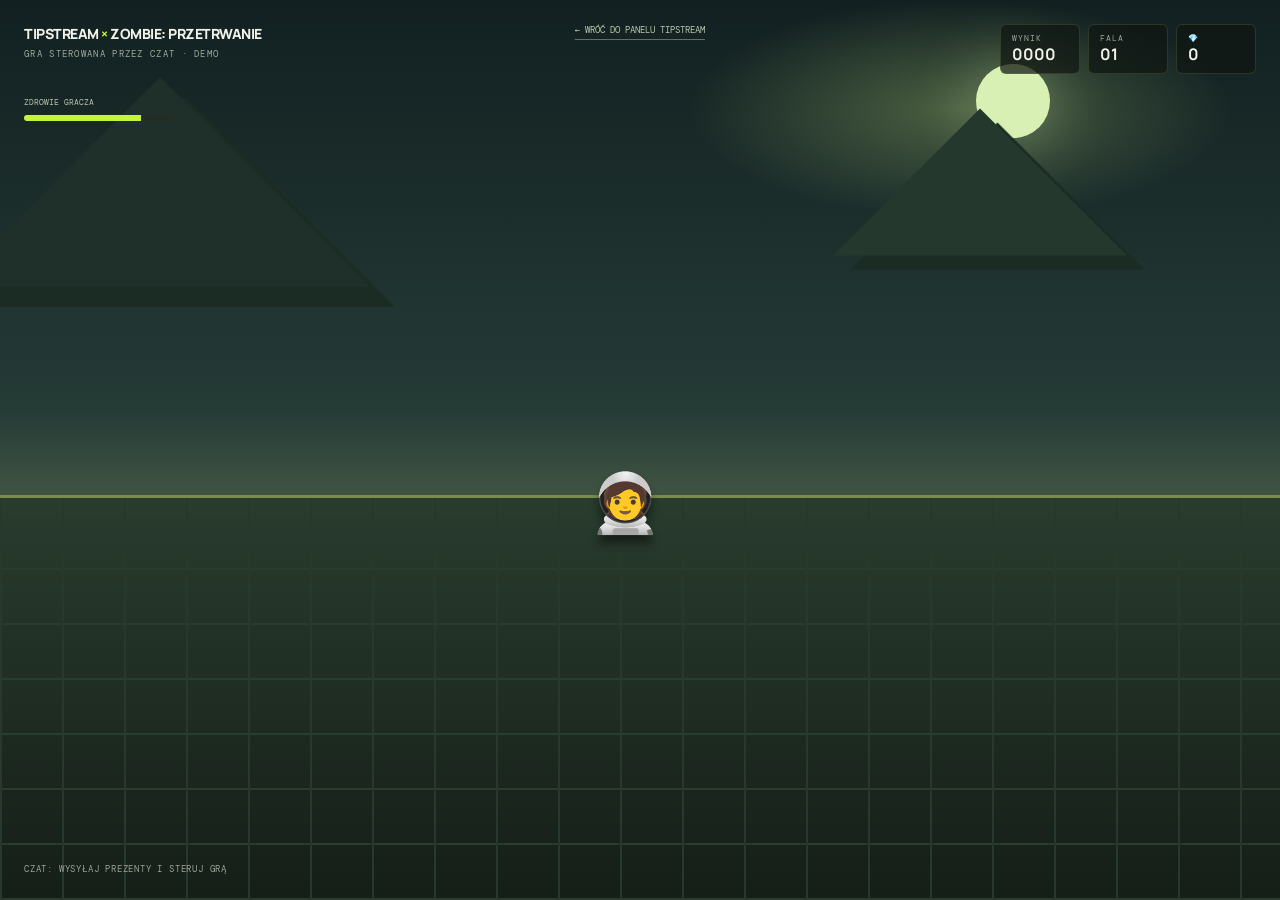
==== web/game.html @ c0ca7d1f "Build TipStream MVP and Windows updater Co-authored-by: arena-agent <297053741+arena-agent@users.nor" ====
<!doctype html><html lang="en"><head><meta charset="utf-8"><meta name="viewport" content="width=device-width,initial-scale=1"><title>TipStream — Zombie: przetrwanie</title><style>
@import url('https://fonts.googleapis.com/css2?family=DM+Mono:wght@400;500&family=Manrope:wght@400;700;800&display=swap');*{box-sizing:border-box}body{margin:0;background:#10110f;color:#f1f2ea;font-family:Manrope,sans-serif;overflow:hidden}.game{height:100vh;min-height:500px;position:relative;background:linear-gradient(180deg,#1a2524 0%,#26382c 54%,#17241d 55%,#111a14 100%);overflow:hidden}.sky{position:absolute;inset:0 0 45%;background:radial-gradient(ellipse at 75% 22%,#d8fb8844,transparent 20%),linear-gradient(180deg,#122021,#253b36 83%,#415443)}.moon{position:absolute;right:18%;top:13%;width:74px;height:74px;border-radius:50%;background:#d9f0b5;box-shadow:0 0 65px #d9f0b566}.mountain{position:absolute;bottom:42%;width:0;height:0;border-left:210px solid transparent;border-right:210px solid transparent;border-bottom:210px solid #1e3029;filter:drop-shadow(25px 20px 0 #1b2c25)}.m1{left:-50px}.m2{right:7%;border-bottom-color:#25382d;transform:scale(.7)}.ground{position:absolute;bottom:0;width:100%;height:45%;background:repeating-linear-gradient(90deg,#26392b 0 2px,transparent 2px 62px),repeating-linear-gradient(0deg,#293d2e 0 2px,transparent 2px 55px),linear-gradient(#293c2e,#151e17);border-top:3px solid #7b8b4f}.hud{position:absolute;inset:0;padding:24px;pointer-events:none}.top{display:flex;justify-content:space-between;align-items:flex-start}.brand{font-weight:800;font-size:14px;letter-spacing:-.5px}.brand b{color:#c3f53c}.sub{font:9px 'DM Mono',monospace;letter-spacing:1.3px;color:#9eac9c;margin-top:5px}.stats{display:flex;gap:8px}.stat{background:#101713bb;border:1px solid #98af6633;border-radius:6px;padding:8px 11px;min-width:80px}.stat small{display:block;font:8px 'DM Mono',monospace;color:#9ca796;letter-spacing:1px}.stat strong{font-size:16px}.health{position:absolute;top:88px;left:24px;width:150px}.health span{font:8px 'DM Mono',monospace;color:#b9c0ae}.bar{height:6px;background:#242d24;border-radius:4px;margin-top:5px;overflow:hidden}.bar i{display:block;width:78%;height:100%;background:#c3f53c;transition:width .5s}.player{position:absolute;bottom:40%;left:46%;font-size:58px;filter:drop-shadow(0 8px 5px #0007);transition:left .6s,transform .2s;z-index:2}.player.hit{animation:hit .4s}.zombie{position:absolute;bottom:39%;font-size:43px;filter:drop-shadow(0 5px 5px #0009);animation:walk 7s linear forwards;z-index:1}.zombie.boss{font-size:86px;bottom:38%;filter:drop-shadow(0 0 18px #eb536a);animation:bosswalk 8s linear forwards}.diamond{position:absolute;bottom:42%;font-size:26px;animation:pop 2.4s ease-out forwards;filter:drop-shadow(0 0 12px #50d7ff)}.alert{position:absolute;top:31%;left:50%;transform:translate(-50%,-20px) scale(.8);background:#0d120feb;border:1px solid #c3f53c;border-radius:8px;padding:12px 19px;font-weight:800;font-size:16px;box-shadow:0 0 35px #c3f53c33;opacity:0;transition:.25s;text-align:center;white-space:nowrap}.alert.show{opacity:1;transform:translate(-50%,0) scale(1)}.feed{position:absolute;right:24px;bottom:24px;display:grid;gap:6px;max-width:260px}.feed-item{background:#101713cc;border:1px solid #ffffff17;border-radius:5px;padding:7px 9px;font-size:9px;animation:fade 5s forwards}.feed-item b{color:#c3f53c}.feed-item em{font-style:normal;color:#e2e5d8}.chat-prompt{position:absolute;left:24px;bottom:25px;color:#9aa398;font:9px 'DM Mono',monospace;letter-spacing:.8px}.chaos{position:absolute;inset:0;pointer-events:none}.overlay-flash{position:absolute;inset:0;background:#f43f5e55;opacity:0;animation:flash .65s}@keyframes walk{from{left:105%}to{left:-10%}}@keyframes bosswalk{from{left:110%}to{left:15%}}@keyframes pop{0%{transform:translateY(0) scale(.3);opacity:0}20%{opacity:1}75%{opacity:1}100%{transform:translateY(-180px) scale(1.2);opacity:0}}@keyframes hit{50%{transform:rotate(-15deg) translateY(10px);filter:brightness(2)}}@keyframes fade{0%{opacity:0;transform:translateY(8px)}10%,75%{opacity:1;transform:none}100%{opacity:0}}@keyframes flash{0%{opacity:1}100%{opacity:0}}.help{position:absolute;left:50%;top:50%;transform:translate(-50%,-50%);background:#101713eb;border:1px solid #536149;border-radius:8px;padding:15px 18px;font:10px 'DM Mono',monospace;color:#d6e1c8;display:none;z-index:5;text-align:center}.help.show{display:block}.game-link{position:absolute;top:24px;left:50%;transform:translateX(-50%);pointer-events:auto;color:#b8c8a8;font:9px 'DM Mono',monospace;text-decoration:none;border-bottom:1px solid #64705e;padding-bottom:3px}@media(max-width:600px){.hud{padding:15px}.stats{gap:4px}.stat{min-width:57px;padding:6px}.stat strong{font-size:13px}.stat small{font-size:6px}.health{top:72px;left:15px}.player{font-size:44px}.feed{right:12px;bottom:45px}.chat-prompt{left:15px;bottom:15px}}
</style></head><body><div class="game"><div class="sky"><div class="moon"></div><div class="mountain m1"></div><div class="mountain m2"></div></div><div class="ground"></div><div class="hud"><div class="top"><div><div class="brand">TIPSTREAM <b>×</b> ZOMBIE: PRZETRWANIE</div><div class="sub">GRA STEROWANA PRZEZ CZAT · DEMO</div></div><div class="stats"><div class="stat"><small>WYNIK</small><strong id="score">0000</strong></div><div class="stat"><small>FALA</small><strong id="wave">01</strong></div><div class="stat"><small>💎</small><strong id="diamonds">0</strong></div></div></div><a class="game-link" href="/" target="_blank">← WRÓĆ DO PANELU TIPSTREAM</a><div class="health"><span>ZDROWIE GRACZA</span><div class="bar"><i id="health"></i></div></div><div class="player" id="player">🧑‍🚀</div><div class="chaos" id="chaos"></div><div id="alert" class="alert"></div><div id="feed" class="feed"></div><div class="chat-prompt">CZAT: WYSYŁAJ PREZENTY I STERUJ GRĄ</div><div id="help" class="help">DEMO GRY TIPSTREAM<br>Prezenty skonfigurujesz w panelu.<br>Każdy prezent uruchamia akcję z aktywnego presetu.<br><br>ESC — zamknij tę planszę</div></div><script>
const $=s=>document.querySelector(s);let score=0,health=78,diamonds=0,wave=1,ws;const player=$('#player');function alertText(text){const el=$('#alert');el.textContent=text||'CHAT ACTION!';el.classList.add('show');setTimeout(()=>el.classList.remove('show'),2300)}function feed(text,user='chat'){const el=document.createElement('div'),b=document.createElement('b'),em=document.createElement('em');el.className='feed-item';b.textContent=user;em.textContent=text;el.append(b,document.createTextNode(' '),em);$('#feed').prepend(el);setTimeout(()=>el.remove(),5000)}function zombie(boss=false){const z=document.createElement('div');z.className='zombie'+(boss?' boss':'');z.textContent=boss?'👹':'🧟';$('.game').append(z);score+=boss?250:25;$('#score').textContent=String(score).padStart(4,'0');setTimeout(()=>{z.remove();if(!boss&&Math.random()<.45){health=Math.max(0,health-7);$('#health').style.width=health+'%';player.classList.add('hit');setTimeout(()=>player.classList.remove('hit'),400)}},boss?8000:7000)}function action(a){const type=a.action||a.data?.action;const p=a.params||a.data?.params||{};const event=a.triggered_by||a.data?.triggered_by;const rule=a.rule_name||a.data?.rule_name;const gift=event?.gift_name;const giftName=({Rose:'Róża',Dragon:'Smok',Lion:'Lew',Donut:'Donut',Doughnut:'Donut',Panda:'Panda'})[gift]||gift;const actionName=({spawn_zombie:'przywołuje zombie',spawn_enemy:'przywołuje przeciwnika',spawn_boss:'przywołuje bossa',boss_raid:'uruchamia falę bossów',heal:'leczy gracza',drop_diamond:'upuścił diament',drop_item:'upuścił przedmiot',give_item:'daje przedmiot',move_left:'ruch w lewo',move_right:'ruch w prawo',jump:'skok',shield:'tarcza',speed_boost:'przyspieszenie',teleport:'teleport',spawn_wall:'przeszkoda',change_weather:'zmiana pogody',change_time:'zmiana pory dnia',screen_shake:'trzęsienie ekranu',confetti:'konfetti'})[type]||type;const alert=a.params?.alert_text||a.data?.params?.alert_text||`${giftName||'Czat'} uruchamia: ${rule||actionName}`;feed(`${giftName?`wysyła ${giftName}`:`uruchamia ${actionName}`} → ${actionName}`,event?.nickname||event?.user||'widz');alertText(alert);switch(type){case'spawn_zombie':case'spawn_enemy':for(let i=0;i<Math.min(p.count||1,10);i++)setTimeout(()=>zombie(),i*230);break;case'spawn_boss':case'boss_raid':zombie(true);break;case'heal':health=Math.min(100,health+(p.amount||20));$('#health').style.width=health+'%';player.textContent='🧑‍🚀';break;case'shield':player.textContent='🛡️';setTimeout(()=>player.textContent='🧑‍🚀',(p.duration_sec||10)*1000);break;case'drop_diamond':case'drop_item':case'give_item':for(let i=0;i<(p.count||1);i++){const d=document.createElement('div');d.className='diamond';d.textContent='💎';d.style.left=(30+Math.random()*50)+'%';$('.game').append(d);diamonds++;setTimeout(()=>d.remove(),2400)}$('#diamonds').textContent=diamonds;break;case'move_left':player.style.left='25%';break;case'move_right':player.style.left='68%';break;case'jump':player.animate([{transform:'translateY(0)'},{transform:'translateY(-120px)'},{transform:'translateY(0)'}],{duration:700});break;case'speed_boost':player.animate([{filter:'drop-shadow(0 0 25px #c3f53c)'},{filter:'none'}],{duration:2500});break;case'teleport':player.style.left=(20+Math.random()*60)+'%';break;case'spawn_wall':const w=document.createElement('div');w.textContent='🧱';w.style.cssText='position:absolute;bottom:40%;left:60%;font-size:55px';$('.game').append(w);setTimeout(()=>w.remove(),7000);break;case'change_weather':case'screen_shake':$('.game').animate([{transform:'translateX(-5px)'},{transform:'translateX(5px)'},{transform:'translateX(0)'}],{duration:400});break;case'confetti':for(let i=0;i<20;i++){const d=document.createElement('div');d.className='diamond';d.textContent=['✨','🎉','⭐'][i%3];d.style.left=Math.random()*95+'%';$('.game').append(d);setTimeout(()=>d.remove(),2500)}break;default:if(type==='vote'){wave++;$('#wave').textContent=String(wave).padStart(2,'0')}}}function connect(){const proto=location.protocol==='https:'?'wss':'ws';ws=new WebSocket(`${proto}://${location.host}/ws/game`);ws.onmessage=e=>{const m=JSON.parse(e.data);if(m.kind==='action')action(m.data);else if(m.kind==='event'&&m.data.type==='gift')feed(`sent ${m.data.gift_name}`,m.data.nickname||m.data.user)};ws.onclose=()=>setTimeout(connect,1600)}window.addEventListener('keydown',e=>{if(e.key==='Escape')$('#help').classList.toggle('show')});connect();setTimeout(()=>{for(let i=0;i<2;i++)setTimeout(()=>zombie(),i*1800)},1800);
</script></body></html>
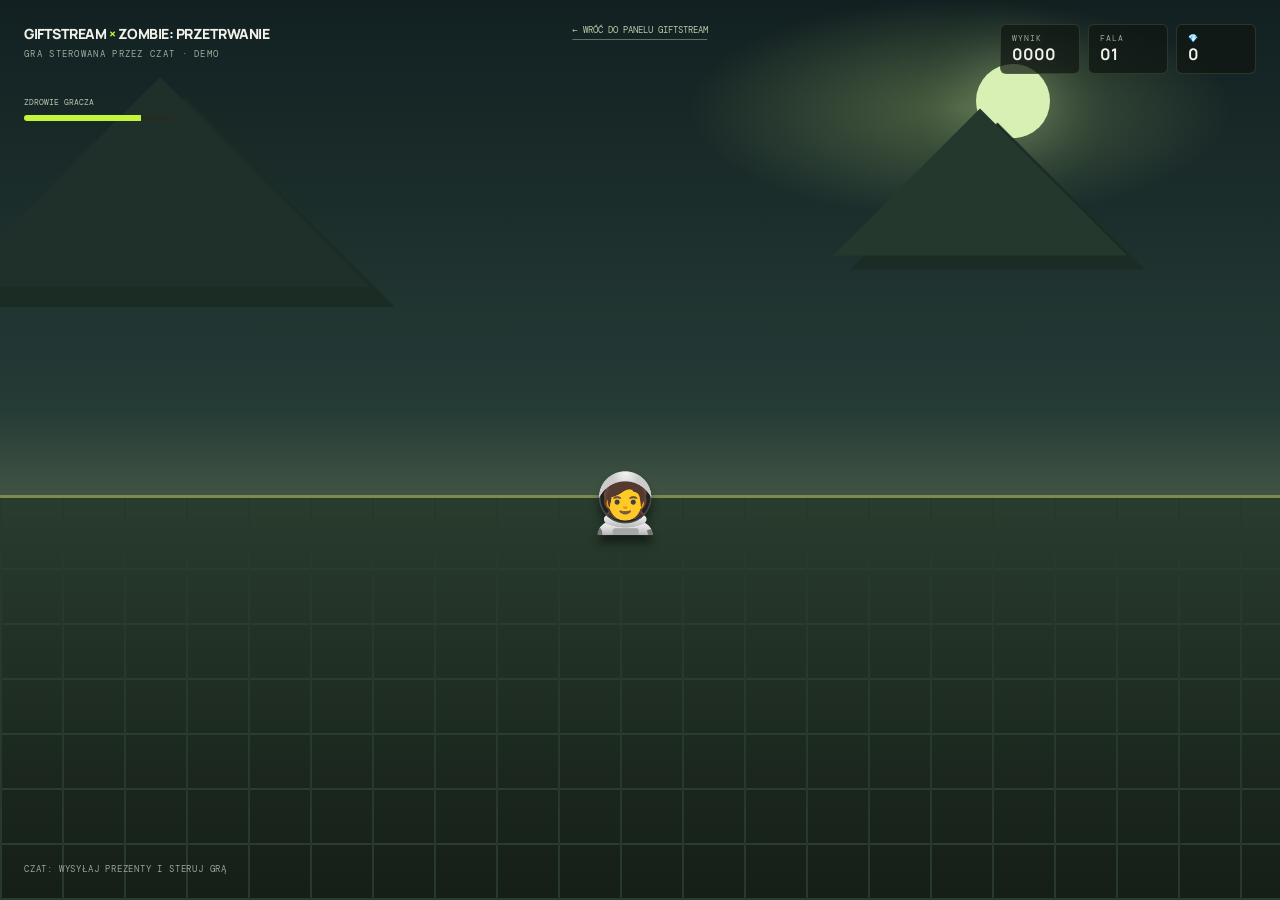
==== commit d68c7a67: "Rename TipStream branding to GiftStream Co-authored-by: arena-agent <297053741+arena-agent@users.nor" ====
--- a/web/game.html
+++ b/web/game.html
@@ -1,5 +1,5 @@
-<!doctype html><html lang="en"><head><meta charset="utf-8"><meta name="viewport" content="width=device-width,initial-scale=1"><title>TipStream — Zombie: przetrwanie</title><style>
+<!doctype html><html lang="en"><head><meta charset="utf-8"><meta name="viewport" content="width=device-width,initial-scale=1"><title>GiftStream — Zombie: przetrwanie</title><style>
 @import url('https://fonts.googleapis.com/css2?family=DM+Mono:wght@400;500&family=Manrope:wght@400;700;800&display=swap');*{box-sizing:border-box}body{margin:0;background:#10110f;color:#f1f2ea;font-family:Manrope,sans-serif;overflow:hidden}.game{height:100vh;min-height:500px;position:relative;background:linear-gradient(180deg,#1a2524 0%,#26382c 54%,#17241d 55%,#111a14 100%);overflow:hidden}.sky{position:absolute;inset:0 0 45%;background:radial-gradient(ellipse at 75% 22%,#d8fb8844,transparent 20%),linear-gradient(180deg,#122021,#253b36 83%,#415443)}.moon{position:absolute;right:18%;top:13%;width:74px;height:74px;border-radius:50%;background:#d9f0b5;box-shadow:0 0 65px #d9f0b566}.mountain{position:absolute;bottom:42%;width:0;height:0;border-left:210px solid transparent;border-right:210px solid transparent;border-bottom:210px solid #1e3029;filter:drop-shadow(25px 20px 0 #1b2c25)}.m1{left:-50px}.m2{right:7%;border-bottom-color:#25382d;transform:scale(.7)}.ground{position:absolute;bottom:0;width:100%;height:45%;background:repeating-linear-gradient(90deg,#26392b 0 2px,transparent 2px 62px),repeating-linear-gradient(0deg,#293d2e 0 2px,transparent 2px 55px),linear-gradient(#293c2e,#151e17);border-top:3px solid #7b8b4f}.hud{position:absolute;inset:0;padding:24px;pointer-events:none}.top{display:flex;justify-content:space-between;align-items:flex-start}.brand{font-weight:800;font-size:14px;letter-spacing:-.5px}.brand b{color:#c3f53c}.sub{font:9px 'DM Mono',monospace;letter-spacing:1.3px;color:#9eac9c;margin-top:5px}.stats{display:flex;gap:8px}.stat{background:#101713bb;border:1px solid #98af6633;border-radius:6px;padding:8px 11px;min-width:80px}.stat small{display:block;font:8px 'DM Mono',monospace;color:#9ca796;letter-spacing:1px}.stat strong{font-size:16px}.health{position:absolute;top:88px;left:24px;width:150px}.health span{font:8px 'DM Mono',monospace;color:#b9c0ae}.bar{height:6px;background:#242d24;border-radius:4px;margin-top:5px;overflow:hidden}.bar i{display:block;width:78%;height:100%;background:#c3f53c;transition:width .5s}.player{position:absolute;bottom:40%;left:46%;font-size:58px;filter:drop-shadow(0 8px 5px #0007);transition:left .6s,transform .2s;z-index:2}.player.hit{animation:hit .4s}.zombie{position:absolute;bottom:39%;font-size:43px;filter:drop-shadow(0 5px 5px #0009);animation:walk 7s linear forwards;z-index:1}.zombie.boss{font-size:86px;bottom:38%;filter:drop-shadow(0 0 18px #eb536a);animation:bosswalk 8s linear forwards}.diamond{position:absolute;bottom:42%;font-size:26px;animation:pop 2.4s ease-out forwards;filter:drop-shadow(0 0 12px #50d7ff)}.alert{position:absolute;top:31%;left:50%;transform:translate(-50%,-20px) scale(.8);background:#0d120feb;border:1px solid #c3f53c;border-radius:8px;padding:12px 19px;font-weight:800;font-size:16px;box-shadow:0 0 35px #c3f53c33;opacity:0;transition:.25s;text-align:center;white-space:nowrap}.alert.show{opacity:1;transform:translate(-50%,0) scale(1)}.feed{position:absolute;right:24px;bottom:24px;display:grid;gap:6px;max-width:260px}.feed-item{background:#101713cc;border:1px solid #ffffff17;border-radius:5px;padding:7px 9px;font-size:9px;animation:fade 5s forwards}.feed-item b{color:#c3f53c}.feed-item em{font-style:normal;color:#e2e5d8}.chat-prompt{position:absolute;left:24px;bottom:25px;color:#9aa398;font:9px 'DM Mono',monospace;letter-spacing:.8px}.chaos{position:absolute;inset:0;pointer-events:none}.overlay-flash{position:absolute;inset:0;background:#f43f5e55;opacity:0;animation:flash .65s}@keyframes walk{from{left:105%}to{left:-10%}}@keyframes bosswalk{from{left:110%}to{left:15%}}@keyframes pop{0%{transform:translateY(0) scale(.3);opacity:0}20%{opacity:1}75%{opacity:1}100%{transform:translateY(-180px) scale(1.2);opacity:0}}@keyframes hit{50%{transform:rotate(-15deg) translateY(10px);filter:brightness(2)}}@keyframes fade{0%{opacity:0;transform:translateY(8px)}10%,75%{opacity:1;transform:none}100%{opacity:0}}@keyframes flash{0%{opacity:1}100%{opacity:0}}.help{position:absolute;left:50%;top:50%;transform:translate(-50%,-50%);background:#101713eb;border:1px solid #536149;border-radius:8px;padding:15px 18px;font:10px 'DM Mono',monospace;color:#d6e1c8;display:none;z-index:5;text-align:center}.help.show{display:block}.game-link{position:absolute;top:24px;left:50%;transform:translateX(-50%);pointer-events:auto;color:#b8c8a8;font:9px 'DM Mono',monospace;text-decoration:none;border-bottom:1px solid #64705e;padding-bottom:3px}@media(max-width:600px){.hud{padding:15px}.stats{gap:4px}.stat{min-width:57px;padding:6px}.stat strong{font-size:13px}.stat small{font-size:6px}.health{top:72px;left:15px}.player{font-size:44px}.feed{right:12px;bottom:45px}.chat-prompt{left:15px;bottom:15px}}
-</style></head><body><div class="game"><div class="sky"><div class="moon"></div><div class="mountain m1"></div><div class="mountain m2"></div></div><div class="ground"></div><div class="hud"><div class="top"><div><div class="brand">TIPSTREAM <b>×</b> ZOMBIE: PRZETRWANIE</div><div class="sub">GRA STEROWANA PRZEZ CZAT · DEMO</div></div><div class="stats"><div class="stat"><small>WYNIK</small><strong id="score">0000</strong></div><div class="stat"><small>FALA</small><strong id="wave">01</strong></div><div class="stat"><small>💎</small><strong id="diamonds">0</strong></div></div></div><a class="game-link" href="/" target="_blank">← WRÓĆ DO PANELU TIPSTREAM</a><div class="health"><span>ZDROWIE GRACZA</span><div class="bar"><i id="health"></i></div></div><div class="player" id="player">🧑‍🚀</div><div class="chaos" id="chaos"></div><div id="alert" class="alert"></div><div id="feed" class="feed"></div><div class="chat-prompt">CZAT: WYSYŁAJ PREZENTY I STERUJ GRĄ</div><div id="help" class="help">DEMO GRY TIPSTREAM<br>Prezenty skonfigurujesz w panelu.<br>Każdy prezent uruchamia akcję z aktywnego presetu.<br><br>ESC — zamknij tę planszę</div></div><script>
+</style></head><body><div class="game"><div class="sky"><div class="moon"></div><div class="mountain m1"></div><div class="mountain m2"></div></div><div class="ground"></div><div class="hud"><div class="top"><div><div class="brand">GIFTSTREAM <b>×</b> ZOMBIE: PRZETRWANIE</div><div class="sub">GRA STEROWANA PRZEZ CZAT · DEMO</div></div><div class="stats"><div class="stat"><small>WYNIK</small><strong id="score">0000</strong></div><div class="stat"><small>FALA</small><strong id="wave">01</strong></div><div class="stat"><small>💎</small><strong id="diamonds">0</strong></div></div></div><a class="game-link" href="/" target="_blank">← WRÓĆ DO PANELU GIFTSTREAM</a><div class="health"><span>ZDROWIE GRACZA</span><div class="bar"><i id="health"></i></div></div><div class="player" id="player">🧑‍🚀</div><div class="chaos" id="chaos"></div><div id="alert" class="alert"></div><div id="feed" class="feed"></div><div class="chat-prompt">CZAT: WYSYŁAJ PREZENTY I STERUJ GRĄ</div><div id="help" class="help">DEMO GRY GIFTSTREAM<br>Prezenty skonfigurujesz w panelu.<br>Każdy prezent uruchamia akcję z aktywnego presetu.<br><br>ESC — zamknij tę planszę</div></div><script>
 const $=s=>document.querySelector(s);let score=0,health=78,diamonds=0,wave=1,ws;const player=$('#player');function alertText(text){const el=$('#alert');el.textContent=text||'CHAT ACTION!';el.classList.add('show');setTimeout(()=>el.classList.remove('show'),2300)}function feed(text,user='chat'){const el=document.createElement('div'),b=document.createElement('b'),em=document.createElement('em');el.className='feed-item';b.textContent=user;em.textContent=text;el.append(b,document.createTextNode(' '),em);$('#feed').prepend(el);setTimeout(()=>el.remove(),5000)}function zombie(boss=false){const z=document.createElement('div');z.className='zombie'+(boss?' boss':'');z.textContent=boss?'👹':'🧟';$('.game').append(z);score+=boss?250:25;$('#score').textContent=String(score).padStart(4,'0');setTimeout(()=>{z.remove();if(!boss&&Math.random()<.45){health=Math.max(0,health-7);$('#health').style.width=health+'%';player.classList.add('hit');setTimeout(()=>player.classList.remove('hit'),400)}},boss?8000:7000)}function action(a){const type=a.action||a.data?.action;const p=a.params||a.data?.params||{};const event=a.triggered_by||a.data?.triggered_by;const rule=a.rule_name||a.data?.rule_name;const gift=event?.gift_name;const giftName=({Rose:'Róża',Dragon:'Smok',Lion:'Lew',Donut:'Donut',Doughnut:'Donut',Panda:'Panda'})[gift]||gift;const actionName=({spawn_zombie:'przywołuje zombie',spawn_enemy:'przywołuje przeciwnika',spawn_boss:'przywołuje bossa',boss_raid:'uruchamia falę bossów',heal:'leczy gracza',drop_diamond:'upuścił diament',drop_item:'upuścił przedmiot',give_item:'daje przedmiot',move_left:'ruch w lewo',move_right:'ruch w prawo',jump:'skok',shield:'tarcza',speed_boost:'przyspieszenie',teleport:'teleport',spawn_wall:'przeszkoda',change_weather:'zmiana pogody',change_time:'zmiana pory dnia',screen_shake:'trzęsienie ekranu',confetti:'konfetti'})[type]||type;const alert=a.params?.alert_text||a.data?.params?.alert_text||`${giftName||'Czat'} uruchamia: ${rule||actionName}`;feed(`${giftName?`wysyła ${giftName}`:`uruchamia ${actionName}`} → ${actionName}`,event?.nickname||event?.user||'widz');alertText(alert);switch(type){case'spawn_zombie':case'spawn_enemy':for(let i=0;i<Math.min(p.count||1,10);i++)setTimeout(()=>zombie(),i*230);break;case'spawn_boss':case'boss_raid':zombie(true);break;case'heal':health=Math.min(100,health+(p.amount||20));$('#health').style.width=health+'%';player.textContent='🧑‍🚀';break;case'shield':player.textContent='🛡️';setTimeout(()=>player.textContent='🧑‍🚀',(p.duration_sec||10)*1000);break;case'drop_diamond':case'drop_item':case'give_item':for(let i=0;i<(p.count||1);i++){const d=document.createElement('div');d.className='diamond';d.textContent='💎';d.style.left=(30+Math.random()*50)+'%';$('.game').append(d);diamonds++;setTimeout(()=>d.remove(),2400)}$('#diamonds').textContent=diamonds;break;case'move_left':player.style.left='25%';break;case'move_right':player.style.left='68%';break;case'jump':player.animate([{transform:'translateY(0)'},{transform:'translateY(-120px)'},{transform:'translateY(0)'}],{duration:700});break;case'speed_boost':player.animate([{filter:'drop-shadow(0 0 25px #c3f53c)'},{filter:'none'}],{duration:2500});break;case'teleport':player.style.left=(20+Math.random()*60)+'%';break;case'spawn_wall':const w=document.createElement('div');w.textContent='🧱';w.style.cssText='position:absolute;bottom:40%;left:60%;font-size:55px';$('.game').append(w);setTimeout(()=>w.remove(),7000);break;case'change_weather':case'screen_shake':$('.game').animate([{transform:'translateX(-5px)'},{transform:'translateX(5px)'},{transform:'translateX(0)'}],{duration:400});break;case'confetti':for(let i=0;i<20;i++){const d=document.createElement('div');d.className='diamond';d.textContent=['✨','🎉','⭐'][i%3];d.style.left=Math.random()*95+'%';$('.game').append(d);setTimeout(()=>d.remove(),2500)}break;default:if(type==='vote'){wave++;$('#wave').textContent=String(wave).padStart(2,'0')}}}function connect(){const proto=location.protocol==='https:'?'wss':'ws';ws=new WebSocket(`${proto}://${location.host}/ws/game`);ws.onmessage=e=>{const m=JSON.parse(e.data);if(m.kind==='action')action(m.data);else if(m.kind==='event'&&m.data.type==='gift')feed(`sent ${m.data.gift_name}`,m.data.nickname||m.data.user)};ws.onclose=()=>setTimeout(connect,1600)}window.addEventListener('keydown',e=>{if(e.key==='Escape')$('#help').classList.toggle('show')});connect();setTimeout(()=>{for(let i=0;i<2;i++)setTimeout(()=>zombie(),i*1800)},1800);
 </script></body></html>
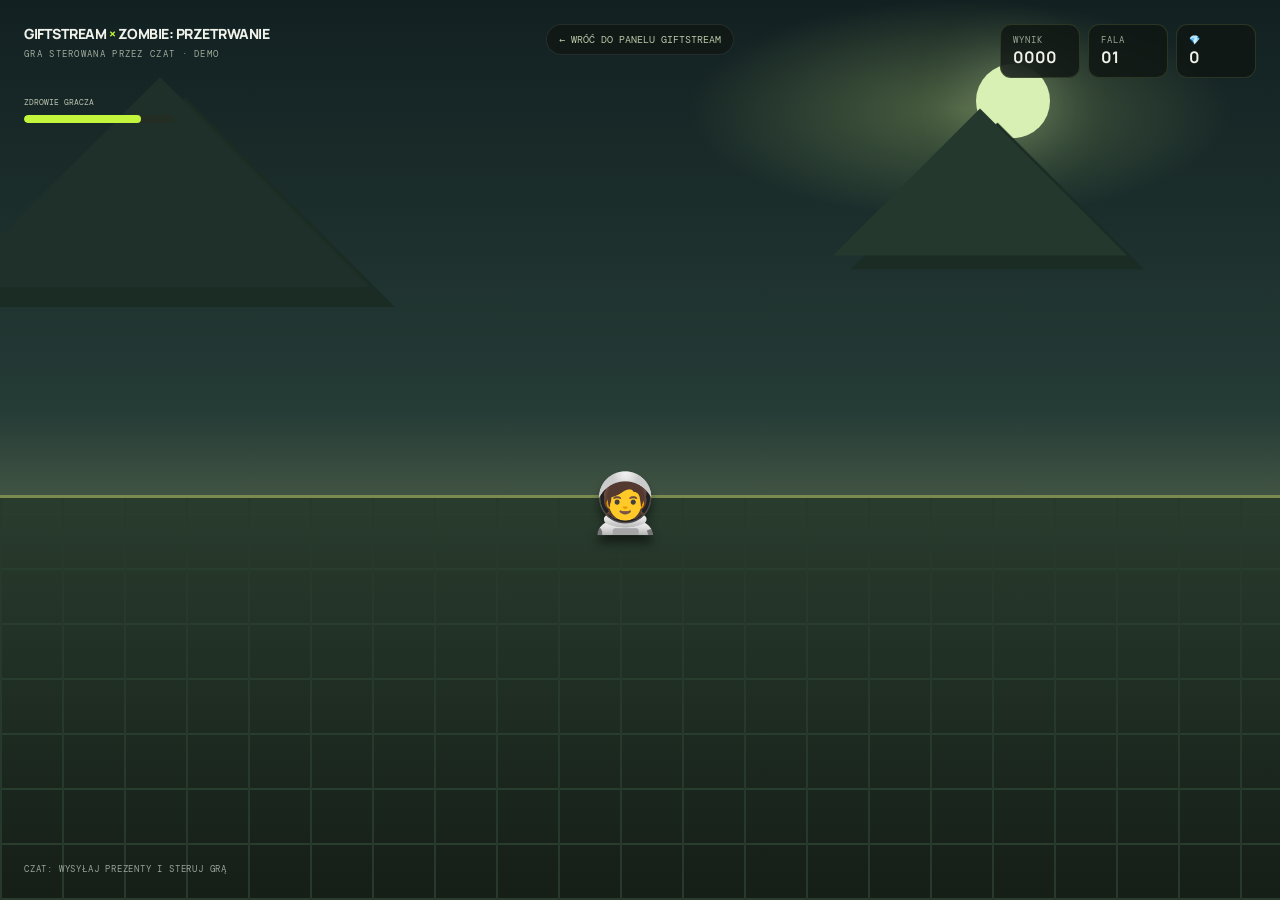
==== commit 2ff21325: "Polish dashboard navigation and improve responsive UI Co-authored-by: arena-agent <297053741+arena-a" ====
--- a/web/game.html
+++ b/web/game.html
@@ -1,5 +1,6 @@
-<!doctype html><html lang="en"><head><meta charset="utf-8"><meta name="viewport" content="width=device-width,initial-scale=1"><title>GiftStream — Zombie: przetrwanie</title><style>
+<!doctype html><html lang="pl"><head><meta charset="utf-8"><meta name="viewport" content="width=device-width,initial-scale=1"><title>GiftStream — Zombie: przetrwanie</title><style>
 @import url('https://fonts.googleapis.com/css2?family=DM+Mono:wght@400;500&family=Manrope:wght@400;700;800&display=swap');*{box-sizing:border-box}body{margin:0;background:#10110f;color:#f1f2ea;font-family:Manrope,sans-serif;overflow:hidden}.game{height:100vh;min-height:500px;position:relative;background:linear-gradient(180deg,#1a2524 0%,#26382c 54%,#17241d 55%,#111a14 100%);overflow:hidden}.sky{position:absolute;inset:0 0 45%;background:radial-gradient(ellipse at 75% 22%,#d8fb8844,transparent 20%),linear-gradient(180deg,#122021,#253b36 83%,#415443)}.moon{position:absolute;right:18%;top:13%;width:74px;height:74px;border-radius:50%;background:#d9f0b5;box-shadow:0 0 65px #d9f0b566}.mountain{position:absolute;bottom:42%;width:0;height:0;border-left:210px solid transparent;border-right:210px solid transparent;border-bottom:210px solid #1e3029;filter:drop-shadow(25px 20px 0 #1b2c25)}.m1{left:-50px}.m2{right:7%;border-bottom-color:#25382d;transform:scale(.7)}.ground{position:absolute;bottom:0;width:100%;height:45%;background:repeating-linear-gradient(90deg,#26392b 0 2px,transparent 2px 62px),repeating-linear-gradient(0deg,#293d2e 0 2px,transparent 2px 55px),linear-gradient(#293c2e,#151e17);border-top:3px solid #7b8b4f}.hud{position:absolute;inset:0;padding:24px;pointer-events:none}.top{display:flex;justify-content:space-between;align-items:flex-start}.brand{font-weight:800;font-size:14px;letter-spacing:-.5px}.brand b{color:#c3f53c}.sub{font:9px 'DM Mono',monospace;letter-spacing:1.3px;color:#9eac9c;margin-top:5px}.stats{display:flex;gap:8px}.stat{background:#101713bb;border:1px solid #98af6633;border-radius:6px;padding:8px 11px;min-width:80px}.stat small{display:block;font:8px 'DM Mono',monospace;color:#9ca796;letter-spacing:1px}.stat strong{font-size:16px}.health{position:absolute;top:88px;left:24px;width:150px}.health span{font:8px 'DM Mono',monospace;color:#b9c0ae}.bar{height:6px;background:#242d24;border-radius:4px;margin-top:5px;overflow:hidden}.bar i{display:block;width:78%;height:100%;background:#c3f53c;transition:width .5s}.player{position:absolute;bottom:40%;left:46%;font-size:58px;filter:drop-shadow(0 8px 5px #0007);transition:left .6s,transform .2s;z-index:2}.player.hit{animation:hit .4s}.zombie{position:absolute;bottom:39%;font-size:43px;filter:drop-shadow(0 5px 5px #0009);animation:walk 7s linear forwards;z-index:1}.zombie.boss{font-size:86px;bottom:38%;filter:drop-shadow(0 0 18px #eb536a);animation:bosswalk 8s linear forwards}.diamond{position:absolute;bottom:42%;font-size:26px;animation:pop 2.4s ease-out forwards;filter:drop-shadow(0 0 12px #50d7ff)}.alert{position:absolute;top:31%;left:50%;transform:translate(-50%,-20px) scale(.8);background:#0d120feb;border:1px solid #c3f53c;border-radius:8px;padding:12px 19px;font-weight:800;font-size:16px;box-shadow:0 0 35px #c3f53c33;opacity:0;transition:.25s;text-align:center;white-space:nowrap}.alert.show{opacity:1;transform:translate(-50%,0) scale(1)}.feed{position:absolute;right:24px;bottom:24px;display:grid;gap:6px;max-width:260px}.feed-item{background:#101713cc;border:1px solid #ffffff17;border-radius:5px;padding:7px 9px;font-size:9px;animation:fade 5s forwards}.feed-item b{color:#c3f53c}.feed-item em{font-style:normal;color:#e2e5d8}.chat-prompt{position:absolute;left:24px;bottom:25px;color:#9aa398;font:9px 'DM Mono',monospace;letter-spacing:.8px}.chaos{position:absolute;inset:0;pointer-events:none}.overlay-flash{position:absolute;inset:0;background:#f43f5e55;opacity:0;animation:flash .65s}@keyframes walk{from{left:105%}to{left:-10%}}@keyframes bosswalk{from{left:110%}to{left:15%}}@keyframes pop{0%{transform:translateY(0) scale(.3);opacity:0}20%{opacity:1}75%{opacity:1}100%{transform:translateY(-180px) scale(1.2);opacity:0}}@keyframes hit{50%{transform:rotate(-15deg) translateY(10px);filter:brightness(2)}}@keyframes fade{0%{opacity:0;transform:translateY(8px)}10%,75%{opacity:1;transform:none}100%{opacity:0}}@keyframes flash{0%{opacity:1}100%{opacity:0}}.help{position:absolute;left:50%;top:50%;transform:translate(-50%,-50%);background:#101713eb;border:1px solid #536149;border-radius:8px;padding:15px 18px;font:10px 'DM Mono',monospace;color:#d6e1c8;display:none;z-index:5;text-align:center}.help.show{display:block}.game-link{position:absolute;top:24px;left:50%;transform:translateX(-50%);pointer-events:auto;color:#b8c8a8;font:9px 'DM Mono',monospace;text-decoration:none;border-bottom:1px solid #64705e;padding-bottom:3px}@media(max-width:600px){.hud{padding:15px}.stats{gap:4px}.stat{min-width:57px;padding:6px}.stat strong{font-size:13px}.stat small{font-size:6px}.health{top:72px;left:15px}.player{font-size:44px}.feed{right:12px;bottom:45px}.chat-prompt{left:15px;bottom:15px}}
+.stat{border-radius:11px;background:#101713d9;backdrop-filter:blur(12px);padding:9px 12px}.stat small{font-size:9px}.health .bar{height:8px;border-radius:99px}.health .bar i{border-radius:inherit}.alert{border-radius:13px;background:#0d120ff5;backdrop-filter:blur(14px);padding:14px 20px}.feed-item{border-radius:10px;background:#101713e8;backdrop-filter:blur(12px);padding:9px 11px;font-size:10px}.game-link{border-radius:99px;background:#101713bb;padding:8px 12px;border:1px solid #ffffff16;font-size:10px}.help{border-radius:14px;box-shadow:0 20px 65px #0009;backdrop-filter:blur(14px);line-height:1.75}@media(prefers-reduced-motion:reduce){.bar i,.player{transition:none}.zombie,.zombie.boss,.alert,.feed-item{animation-duration:.01ms!important}}
 </style></head><body><div class="game"><div class="sky"><div class="moon"></div><div class="mountain m1"></div><div class="mountain m2"></div></div><div class="ground"></div><div class="hud"><div class="top"><div><div class="brand">GIFTSTREAM <b>×</b> ZOMBIE: PRZETRWANIE</div><div class="sub">GRA STEROWANA PRZEZ CZAT · DEMO</div></div><div class="stats"><div class="stat"><small>WYNIK</small><strong id="score">0000</strong></div><div class="stat"><small>FALA</small><strong id="wave">01</strong></div><div class="stat"><small>💎</small><strong id="diamonds">0</strong></div></div></div><a class="game-link" href="/" target="_blank">← WRÓĆ DO PANELU GIFTSTREAM</a><div class="health"><span>ZDROWIE GRACZA</span><div class="bar"><i id="health"></i></div></div><div class="player" id="player">🧑‍🚀</div><div class="chaos" id="chaos"></div><div id="alert" class="alert"></div><div id="feed" class="feed"></div><div class="chat-prompt">CZAT: WYSYŁAJ PREZENTY I STERUJ GRĄ</div><div id="help" class="help">DEMO GRY GIFTSTREAM<br>Prezenty skonfigurujesz w panelu.<br>Każdy prezent uruchamia akcję z aktywnego presetu.<br><br>ESC — zamknij tę planszę</div></div><script>
-const $=s=>document.querySelector(s);let score=0,health=78,diamonds=0,wave=1,ws;const player=$('#player');function alertText(text){const el=$('#alert');el.textContent=text||'CHAT ACTION!';el.classList.add('show');setTimeout(()=>el.classList.remove('show'),2300)}function feed(text,user='chat'){const el=document.createElement('div'),b=document.createElement('b'),em=document.createElement('em');el.className='feed-item';b.textContent=user;em.textContent=text;el.append(b,document.createTextNode(' '),em);$('#feed').prepend(el);setTimeout(()=>el.remove(),5000)}function zombie(boss=false){const z=document.createElement('div');z.className='zombie'+(boss?' boss':'');z.textContent=boss?'👹':'🧟';$('.game').append(z);score+=boss?250:25;$('#score').textContent=String(score).padStart(4,'0');setTimeout(()=>{z.remove();if(!boss&&Math.random()<.45){health=Math.max(0,health-7);$('#health').style.width=health+'%';player.classList.add('hit');setTimeout(()=>player.classList.remove('hit'),400)}},boss?8000:7000)}function action(a){const type=a.action||a.data?.action;const p=a.params||a.data?.params||{};const event=a.triggered_by||a.data?.triggered_by;const rule=a.rule_name||a.data?.rule_name;const gift=event?.gift_name;const giftName=({Rose:'Róża',Dragon:'Smok',Lion:'Lew',Donut:'Donut',Doughnut:'Donut',Panda:'Panda'})[gift]||gift;const actionName=({spawn_zombie:'przywołuje zombie',spawn_enemy:'przywołuje przeciwnika',spawn_boss:'przywołuje bossa',boss_raid:'uruchamia falę bossów',heal:'leczy gracza',drop_diamond:'upuścił diament',drop_item:'upuścił przedmiot',give_item:'daje przedmiot',move_left:'ruch w lewo',move_right:'ruch w prawo',jump:'skok',shield:'tarcza',speed_boost:'przyspieszenie',teleport:'teleport',spawn_wall:'przeszkoda',change_weather:'zmiana pogody',change_time:'zmiana pory dnia',screen_shake:'trzęsienie ekranu',confetti:'konfetti'})[type]||type;const alert=a.params?.alert_text||a.data?.params?.alert_text||`${giftName||'Czat'} uruchamia: ${rule||actionName}`;feed(`${giftName?`wysyła ${giftName}`:`uruchamia ${actionName}`} → ${actionName}`,event?.nickname||event?.user||'widz');alertText(alert);switch(type){case'spawn_zombie':case'spawn_enemy':for(let i=0;i<Math.min(p.count||1,10);i++)setTimeout(()=>zombie(),i*230);break;case'spawn_boss':case'boss_raid':zombie(true);break;case'heal':health=Math.min(100,health+(p.amount||20));$('#health').style.width=health+'%';player.textContent='🧑‍🚀';break;case'shield':player.textContent='🛡️';setTimeout(()=>player.textContent='🧑‍🚀',(p.duration_sec||10)*1000);break;case'drop_diamond':case'drop_item':case'give_item':for(let i=0;i<(p.count||1);i++){const d=document.createElement('div');d.className='diamond';d.textContent='💎';d.style.left=(30+Math.random()*50)+'%';$('.game').append(d);diamonds++;setTimeout(()=>d.remove(),2400)}$('#diamonds').textContent=diamonds;break;case'move_left':player.style.left='25%';break;case'move_right':player.style.left='68%';break;case'jump':player.animate([{transform:'translateY(0)'},{transform:'translateY(-120px)'},{transform:'translateY(0)'}],{duration:700});break;case'speed_boost':player.animate([{filter:'drop-shadow(0 0 25px #c3f53c)'},{filter:'none'}],{duration:2500});break;case'teleport':player.style.left=(20+Math.random()*60)+'%';break;case'spawn_wall':const w=document.createElement('div');w.textContent='🧱';w.style.cssText='position:absolute;bottom:40%;left:60%;font-size:55px';$('.game').append(w);setTimeout(()=>w.remove(),7000);break;case'change_weather':case'screen_shake':$('.game').animate([{transform:'translateX(-5px)'},{transform:'translateX(5px)'},{transform:'translateX(0)'}],{duration:400});break;case'confetti':for(let i=0;i<20;i++){const d=document.createElement('div');d.className='diamond';d.textContent=['✨','🎉','⭐'][i%3];d.style.left=Math.random()*95+'%';$('.game').append(d);setTimeout(()=>d.remove(),2500)}break;default:if(type==='vote'){wave++;$('#wave').textContent=String(wave).padStart(2,'0')}}}function connect(){const proto=location.protocol==='https:'?'wss':'ws';ws=new WebSocket(`${proto}://${location.host}/ws/game`);ws.onmessage=e=>{const m=JSON.parse(e.data);if(m.kind==='action')action(m.data);else if(m.kind==='event'&&m.data.type==='gift')feed(`sent ${m.data.gift_name}`,m.data.nickname||m.data.user)};ws.onclose=()=>setTimeout(connect,1600)}window.addEventListener('keydown',e=>{if(e.key==='Escape')$('#help').classList.toggle('show')});connect();setTimeout(()=>{for(let i=0;i<2;i++)setTimeout(()=>zombie(),i*1800)},1800);
+const $=s=>document.querySelector(s);let score=0,health=78,diamonds=0,wave=1,ws;const player=$('#player');function alertText(text){const el=$('#alert');el.textContent=text||'Akcja czatu!';el.classList.add('show');setTimeout(()=>el.classList.remove('show'),2300)}function feed(text,user='czat'){const el=document.createElement('div'),b=document.createElement('b'),em=document.createElement('em');el.className='feed-item';b.textContent=user;em.textContent=text;el.append(b,document.createTextNode(' '),em);$('#feed').prepend(el);setTimeout(()=>el.remove(),5000)}function zombie(boss=false){const z=document.createElement('div');z.className='zombie'+(boss?' boss':'');z.textContent=boss?'👹':'🧟';$('.game').append(z);score+=boss?250:25;$('#score').textContent=String(score).padStart(4,'0');setTimeout(()=>{z.remove();if(!boss&&Math.random()<.45){health=Math.max(0,health-7);$('#health').style.width=health+'%';player.classList.add('hit');setTimeout(()=>player.classList.remove('hit'),400)}},boss?8000:7000)}function action(a){const type=a.action||a.data?.action;const p=a.params||a.data?.params||{};const event=a.triggered_by||a.data?.triggered_by;const rule=a.rule_name||a.data?.rule_name;const gift=event?.gift_name;const giftName=({Rose:'Róża',Dragon:'Smok',Lion:'Lew',Donut:'Donut',Doughnut:'Donut',Panda:'Panda'})[gift]||gift;const actionName=({spawn_zombie:'przywołuje zombie',spawn_enemy:'przywołuje przeciwnika',spawn_boss:'przywołuje bossa',boss_raid:'uruchamia falę bossów',heal:'leczy gracza',drop_diamond:'upuścił diament',drop_item:'upuścił przedmiot',give_item:'daje przedmiot',move_left:'ruch w lewo',move_right:'ruch w prawo',jump:'skok',shield:'tarcza',speed_boost:'przyspieszenie',teleport:'teleport',spawn_wall:'przeszkoda',change_weather:'zmiana pogody',change_time:'zmiana pory dnia',screen_shake:'trzęsienie ekranu',confetti:'konfetti'})[type]||type;const alert=a.params?.alert_text||a.data?.params?.alert_text||`${giftName||'Czat'} uruchamia: ${rule||actionName}`;feed(`${giftName?`wysyła ${giftName}`:`uruchamia ${actionName}`} → ${actionName}`,event?.nickname||event?.user||'widz');alertText(alert);switch(type){case'spawn_zombie':case'spawn_enemy':for(let i=0;i<Math.min(p.count||1,10);i++)setTimeout(()=>zombie(),i*230);break;case'spawn_boss':case'boss_raid':zombie(true);break;case'heal':health=Math.min(100,health+(p.amount||20));$('#health').style.width=health+'%';player.textContent='🧑‍🚀';break;case'shield':player.textContent='🛡️';setTimeout(()=>player.textContent='🧑‍🚀',(p.duration_sec||10)*1000);break;case'drop_diamond':case'drop_item':case'give_item':for(let i=0;i<(p.count||1);i++){const d=document.createElement('div');d.className='diamond';d.textContent='💎';d.style.left=(30+Math.random()*50)+'%';$('.game').append(d);diamonds++;setTimeout(()=>d.remove(),2400)}$('#diamonds').textContent=diamonds;break;case'move_left':player.style.left='25%';break;case'move_right':player.style.left='68%';break;case'jump':player.animate([{transform:'translateY(0)'},{transform:'translateY(-120px)'},{transform:'translateY(0)'}],{duration:700});break;case'speed_boost':player.animate([{filter:'drop-shadow(0 0 25px #c3f53c)'},{filter:'none'}],{duration:2500});break;case'teleport':player.style.left=(20+Math.random()*60)+'%';break;case'spawn_wall':const w=document.createElement('div');w.textContent='🧱';w.style.cssText='position:absolute;bottom:40%;left:60%;font-size:55px';$('.game').append(w);setTimeout(()=>w.remove(),7000);break;case'change_weather':case'screen_shake':$('.game').animate([{transform:'translateX(-5px)'},{transform:'translateX(5px)'},{transform:'translateX(0)'}],{duration:400});break;case'confetti':for(let i=0;i<20;i++){const d=document.createElement('div');d.className='diamond';d.textContent=['✨','🎉','⭐'][i%3];d.style.left=Math.random()*95+'%';$('.game').append(d);setTimeout(()=>d.remove(),2500)}break;default:if(type==='vote'){wave++;$('#wave').textContent=String(wave).padStart(2,'0')}}}function connect(){const proto=location.protocol==='https:'?'wss':'ws';ws=new WebSocket(`${proto}://${location.host}/ws/game`);ws.onmessage=e=>{const m=JSON.parse(e.data);if(m.kind==='action')action(m.data);else if(m.kind==='event'&&m.data.type==='gift')feed(`wysyła ${m.data.gift_name}`,m.data.nickname||m.data.user)};ws.onclose=()=>setTimeout(connect,1600)}window.addEventListener('keydown',e=>{if(e.key==='Escape')$('#help').classList.toggle('show')});connect();setTimeout(()=>{for(let i=0;i<2;i++)setTimeout(()=>zombie(),i*1800)},1800);
 </script></body></html>
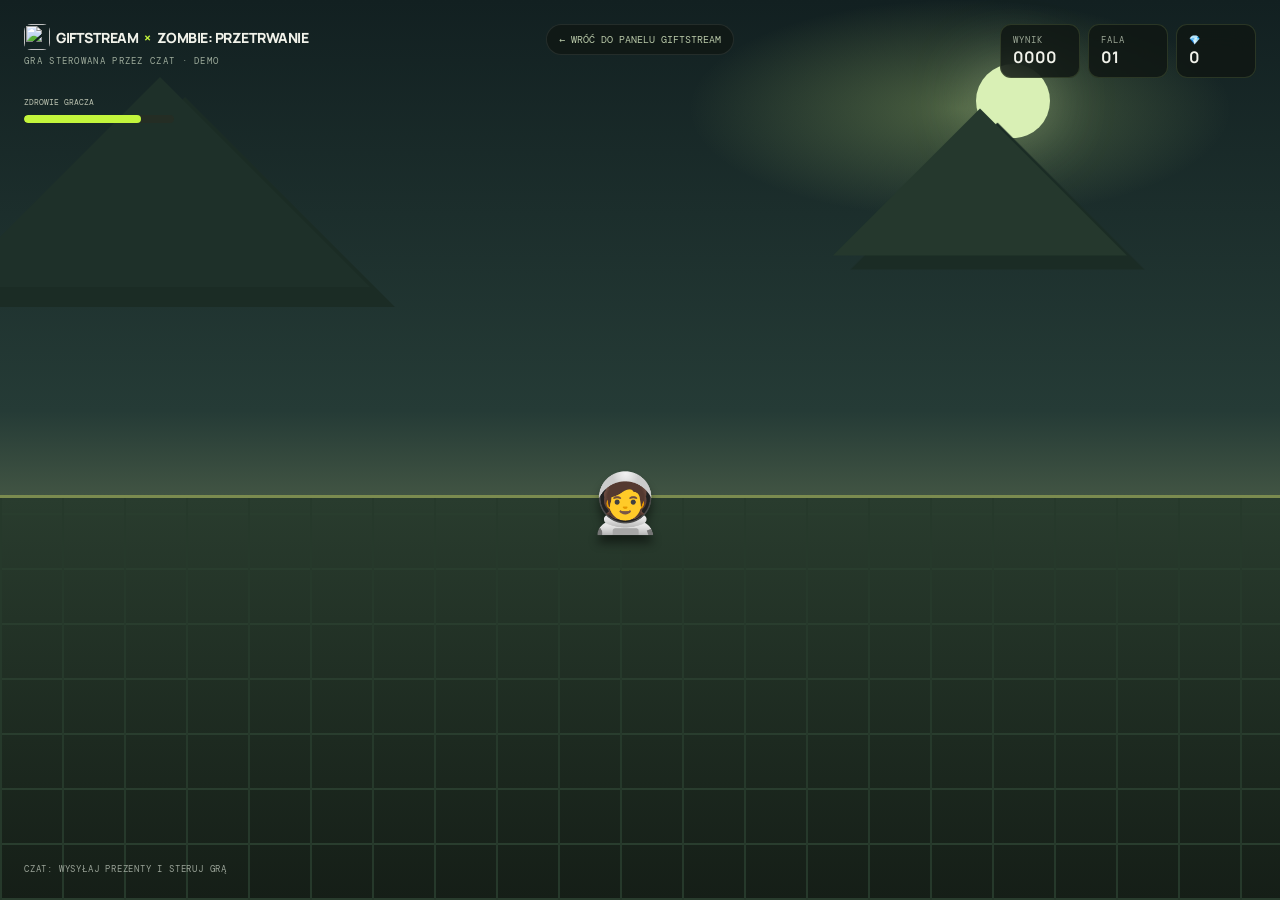
==== commit b42c8467: "Add gift branding, live alerts, and game presets Co-authored-by: arena-agent <297053741+arena-agent@" ====
--- a/web/game.html
+++ b/web/game.html
@@ -1,6 +1,6 @@
-<!doctype html><html lang="pl"><head><meta charset="utf-8"><meta name="viewport" content="width=device-width,initial-scale=1"><title>GiftStream — Zombie: przetrwanie</title><style>
-@import url('https://fonts.googleapis.com/css2?family=DM+Mono:wght@400;500&family=Manrope:wght@400;700;800&display=swap');*{box-sizing:border-box}body{margin:0;background:#10110f;color:#f1f2ea;font-family:Manrope,sans-serif;overflow:hidden}.game{height:100vh;min-height:500px;position:relative;background:linear-gradient(180deg,#1a2524 0%,#26382c 54%,#17241d 55%,#111a14 100%);overflow:hidden}.sky{position:absolute;inset:0 0 45%;background:radial-gradient(ellipse at 75% 22%,#d8fb8844,transparent 20%),linear-gradient(180deg,#122021,#253b36 83%,#415443)}.moon{position:absolute;right:18%;top:13%;width:74px;height:74px;border-radius:50%;background:#d9f0b5;box-shadow:0 0 65px #d9f0b566}.mountain{position:absolute;bottom:42%;width:0;height:0;border-left:210px solid transparent;border-right:210px solid transparent;border-bottom:210px solid #1e3029;filter:drop-shadow(25px 20px 0 #1b2c25)}.m1{left:-50px}.m2{right:7%;border-bottom-color:#25382d;transform:scale(.7)}.ground{position:absolute;bottom:0;width:100%;height:45%;background:repeating-linear-gradient(90deg,#26392b 0 2px,transparent 2px 62px),repeating-linear-gradient(0deg,#293d2e 0 2px,transparent 2px 55px),linear-gradient(#293c2e,#151e17);border-top:3px solid #7b8b4f}.hud{position:absolute;inset:0;padding:24px;pointer-events:none}.top{display:flex;justify-content:space-between;align-items:flex-start}.brand{font-weight:800;font-size:14px;letter-spacing:-.5px}.brand b{color:#c3f53c}.sub{font:9px 'DM Mono',monospace;letter-spacing:1.3px;color:#9eac9c;margin-top:5px}.stats{display:flex;gap:8px}.stat{background:#101713bb;border:1px solid #98af6633;border-radius:6px;padding:8px 11px;min-width:80px}.stat small{display:block;font:8px 'DM Mono',monospace;color:#9ca796;letter-spacing:1px}.stat strong{font-size:16px}.health{position:absolute;top:88px;left:24px;width:150px}.health span{font:8px 'DM Mono',monospace;color:#b9c0ae}.bar{height:6px;background:#242d24;border-radius:4px;margin-top:5px;overflow:hidden}.bar i{display:block;width:78%;height:100%;background:#c3f53c;transition:width .5s}.player{position:absolute;bottom:40%;left:46%;font-size:58px;filter:drop-shadow(0 8px 5px #0007);transition:left .6s,transform .2s;z-index:2}.player.hit{animation:hit .4s}.zombie{position:absolute;bottom:39%;font-size:43px;filter:drop-shadow(0 5px 5px #0009);animation:walk 7s linear forwards;z-index:1}.zombie.boss{font-size:86px;bottom:38%;filter:drop-shadow(0 0 18px #eb536a);animation:bosswalk 8s linear forwards}.diamond{position:absolute;bottom:42%;font-size:26px;animation:pop 2.4s ease-out forwards;filter:drop-shadow(0 0 12px #50d7ff)}.alert{position:absolute;top:31%;left:50%;transform:translate(-50%,-20px) scale(.8);background:#0d120feb;border:1px solid #c3f53c;border-radius:8px;padding:12px 19px;font-weight:800;font-size:16px;box-shadow:0 0 35px #c3f53c33;opacity:0;transition:.25s;text-align:center;white-space:nowrap}.alert.show{opacity:1;transform:translate(-50%,0) scale(1)}.feed{position:absolute;right:24px;bottom:24px;display:grid;gap:6px;max-width:260px}.feed-item{background:#101713cc;border:1px solid #ffffff17;border-radius:5px;padding:7px 9px;font-size:9px;animation:fade 5s forwards}.feed-item b{color:#c3f53c}.feed-item em{font-style:normal;color:#e2e5d8}.chat-prompt{position:absolute;left:24px;bottom:25px;color:#9aa398;font:9px 'DM Mono',monospace;letter-spacing:.8px}.chaos{position:absolute;inset:0;pointer-events:none}.overlay-flash{position:absolute;inset:0;background:#f43f5e55;opacity:0;animation:flash .65s}@keyframes walk{from{left:105%}to{left:-10%}}@keyframes bosswalk{from{left:110%}to{left:15%}}@keyframes pop{0%{transform:translateY(0) scale(.3);opacity:0}20%{opacity:1}75%{opacity:1}100%{transform:translateY(-180px) scale(1.2);opacity:0}}@keyframes hit{50%{transform:rotate(-15deg) translateY(10px);filter:brightness(2)}}@keyframes fade{0%{opacity:0;transform:translateY(8px)}10%,75%{opacity:1;transform:none}100%{opacity:0}}@keyframes flash{0%{opacity:1}100%{opacity:0}}.help{position:absolute;left:50%;top:50%;transform:translate(-50%,-50%);background:#101713eb;border:1px solid #536149;border-radius:8px;padding:15px 18px;font:10px 'DM Mono',monospace;color:#d6e1c8;display:none;z-index:5;text-align:center}.help.show{display:block}.game-link{position:absolute;top:24px;left:50%;transform:translateX(-50%);pointer-events:auto;color:#b8c8a8;font:9px 'DM Mono',monospace;text-decoration:none;border-bottom:1px solid #64705e;padding-bottom:3px}@media(max-width:600px){.hud{padding:15px}.stats{gap:4px}.stat{min-width:57px;padding:6px}.stat strong{font-size:13px}.stat small{font-size:6px}.health{top:72px;left:15px}.player{font-size:44px}.feed{right:12px;bottom:45px}.chat-prompt{left:15px;bottom:15px}}
+<!doctype html><html lang="pl"><head><meta charset="utf-8"><meta name="viewport" content="width=device-width,initial-scale=1"><title>GiftStream — Zombie: przetrwanie</title><link rel="icon" type="image/svg+xml" href="/static/giftstream.svg"><style>
+@import url('https://fonts.googleapis.com/css2?family=DM+Mono:wght@400;500&family=Manrope:wght@400;700;800&display=swap');*{box-sizing:border-box}body{margin:0;background:#10110f;color:#f1f2ea;font-family:Manrope,sans-serif;overflow:hidden}.game{height:100vh;min-height:500px;position:relative;background:linear-gradient(180deg,#1a2524 0%,#26382c 54%,#17241d 55%,#111a14 100%);overflow:hidden}.sky{position:absolute;inset:0 0 45%;background:radial-gradient(ellipse at 75% 22%,#d8fb8844,transparent 20%),linear-gradient(180deg,#122021,#253b36 83%,#415443)}.moon{position:absolute;right:18%;top:13%;width:74px;height:74px;border-radius:50%;background:#d9f0b5;box-shadow:0 0 65px #d9f0b566}.mountain{position:absolute;bottom:42%;width:0;height:0;border-left:210px solid transparent;border-right:210px solid transparent;border-bottom:210px solid #1e3029;filter:drop-shadow(25px 20px 0 #1b2c25)}.m1{left:-50px}.m2{right:7%;border-bottom-color:#25382d;transform:scale(.7)}.ground{position:absolute;bottom:0;width:100%;height:45%;background:repeating-linear-gradient(90deg,#26392b 0 2px,transparent 2px 62px),repeating-linear-gradient(0deg,#293d2e 0 2px,transparent 2px 55px),linear-gradient(#293c2e,#151e17);border-top:3px solid #7b8b4f}.hud{position:absolute;inset:0;padding:24px;pointer-events:none}.top{display:flex;justify-content:space-between;align-items:flex-start}.brand{display:flex;align-items:center;gap:6px;font-weight:800;font-size:14px;letter-spacing:-.5px}.brand-gift{width:26px;height:26px;border-radius:7px}.brand b{color:#c3f53c}.sub{font:9px 'DM Mono',monospace;letter-spacing:1.3px;color:#9eac9c;margin-top:5px}.stats{display:flex;gap:8px}.stat{background:#101713bb;border:1px solid #98af6633;border-radius:6px;padding:8px 11px;min-width:80px}.stat small{display:block;font:8px 'DM Mono',monospace;color:#9ca796;letter-spacing:1px}.stat strong{font-size:16px}.health{position:absolute;top:88px;left:24px;width:150px}.health span{font:8px 'DM Mono',monospace;color:#b9c0ae}.bar{height:6px;background:#242d24;border-radius:4px;margin-top:5px;overflow:hidden}.bar i{display:block;width:78%;height:100%;background:#c3f53c;transition:width .5s}.player{position:absolute;bottom:40%;left:46%;font-size:58px;filter:drop-shadow(0 8px 5px #0007);transition:left .6s,transform .2s;z-index:2}.player.hit{animation:hit .4s}.zombie{position:absolute;bottom:39%;font-size:43px;filter:drop-shadow(0 5px 5px #0009);animation:walk 7s linear forwards;z-index:1}.zombie.boss{font-size:86px;bottom:38%;filter:drop-shadow(0 0 18px #eb536a);animation:bosswalk 8s linear forwards}.diamond{position:absolute;bottom:42%;font-size:26px;animation:pop 2.4s ease-out forwards;filter:drop-shadow(0 0 12px #50d7ff)}.alert{position:absolute;top:31%;left:50%;transform:translate(-50%,-20px) scale(.8);background:#0d120feb;border:1px solid #c3f53c;border-radius:8px;padding:12px 19px;font-weight:800;font-size:16px;box-shadow:0 0 35px #c3f53c33;opacity:0;transition:.25s;text-align:center;white-space:nowrap}.alert.show{opacity:1;transform:translate(-50%,0) scale(1)}.feed{position:absolute;right:24px;bottom:24px;display:grid;gap:6px;max-width:260px}.feed-item{background:#101713cc;border:1px solid #ffffff17;border-radius:5px;padding:7px 9px;font-size:9px;animation:fade 5s forwards}.feed-item b{color:#c3f53c}.feed-item em{font-style:normal;color:#e2e5d8}.chat-prompt{position:absolute;left:24px;bottom:25px;color:#9aa398;font:9px 'DM Mono',monospace;letter-spacing:.8px}.chaos{position:absolute;inset:0;pointer-events:none}.overlay-flash{position:absolute;inset:0;background:#f43f5e55;opacity:0;animation:flash .65s}@keyframes walk{from{left:105%}to{left:-10%}}@keyframes bosswalk{from{left:110%}to{left:15%}}@keyframes pop{0%{transform:translateY(0) scale(.3);opacity:0}20%{opacity:1}75%{opacity:1}100%{transform:translateY(-180px) scale(1.2);opacity:0}}@keyframes hit{50%{transform:rotate(-15deg) translateY(10px);filter:brightness(2)}}@keyframes fade{0%{opacity:0;transform:translateY(8px)}10%,75%{opacity:1;transform:none}100%{opacity:0}}@keyframes flash{0%{opacity:1}100%{opacity:0}}.help{position:absolute;left:50%;top:50%;transform:translate(-50%,-50%);background:#101713eb;border:1px solid #536149;border-radius:8px;padding:15px 18px;font:10px 'DM Mono',monospace;color:#d6e1c8;display:none;z-index:5;text-align:center}.help.show{display:block}.game-link{position:absolute;top:24px;left:50%;transform:translateX(-50%);pointer-events:auto;color:#b8c8a8;font:9px 'DM Mono',monospace;text-decoration:none;border-bottom:1px solid #64705e;padding-bottom:3px}@media(max-width:600px){.hud{padding:15px}.stats{gap:4px}.stat{min-width:57px;padding:6px}.stat strong{font-size:13px}.stat small{font-size:6px}.health{top:72px;left:15px}.player{font-size:44px}.feed{right:12px;bottom:45px}.chat-prompt{left:15px;bottom:15px}}
 .stat{border-radius:11px;background:#101713d9;backdrop-filter:blur(12px);padding:9px 12px}.stat small{font-size:9px}.health .bar{height:8px;border-radius:99px}.health .bar i{border-radius:inherit}.alert{border-radius:13px;background:#0d120ff5;backdrop-filter:blur(14px);padding:14px 20px}.feed-item{border-radius:10px;background:#101713e8;backdrop-filter:blur(12px);padding:9px 11px;font-size:10px}.game-link{border-radius:99px;background:#101713bb;padding:8px 12px;border:1px solid #ffffff16;font-size:10px}.help{border-radius:14px;box-shadow:0 20px 65px #0009;backdrop-filter:blur(14px);line-height:1.75}@media(prefers-reduced-motion:reduce){.bar i,.player{transition:none}.zombie,.zombie.boss,.alert,.feed-item{animation-duration:.01ms!important}}
-</style></head><body><div class="game"><div class="sky"><div class="moon"></div><div class="mountain m1"></div><div class="mountain m2"></div></div><div class="ground"></div><div class="hud"><div class="top"><div><div class="brand">GIFTSTREAM <b>×</b> ZOMBIE: PRZETRWANIE</div><div class="sub">GRA STEROWANA PRZEZ CZAT · DEMO</div></div><div class="stats"><div class="stat"><small>WYNIK</small><strong id="score">0000</strong></div><div class="stat"><small>FALA</small><strong id="wave">01</strong></div><div class="stat"><small>💎</small><strong id="diamonds">0</strong></div></div></div><a class="game-link" href="/" target="_blank">← WRÓĆ DO PANELU GIFTSTREAM</a><div class="health"><span>ZDROWIE GRACZA</span><div class="bar"><i id="health"></i></div></div><div class="player" id="player">🧑‍🚀</div><div class="chaos" id="chaos"></div><div id="alert" class="alert"></div><div id="feed" class="feed"></div><div class="chat-prompt">CZAT: WYSYŁAJ PREZENTY I STERUJ GRĄ</div><div id="help" class="help">DEMO GRY GIFTSTREAM<br>Prezenty skonfigurujesz w panelu.<br>Każdy prezent uruchamia akcję z aktywnego presetu.<br><br>ESC — zamknij tę planszę</div></div><script>
+</style></head><body><div class="game"><div class="sky"><div class="moon"></div><div class="mountain m1"></div><div class="mountain m2"></div></div><div class="ground"></div><div class="hud"><div class="top"><div><div class="brand"><img class="brand-gift" src="/static/giftstream.svg" alt=""> GIFTSTREAM <b>×</b> ZOMBIE: PRZETRWANIE</div><div class="sub">GRA STEROWANA PRZEZ CZAT · DEMO</div></div><div class="stats"><div class="stat"><small>WYNIK</small><strong id="score">0000</strong></div><div class="stat"><small>FALA</small><strong id="wave">01</strong></div><div class="stat"><small>💎</small><strong id="diamonds">0</strong></div></div></div><a class="game-link" href="/" target="_blank">← WRÓĆ DO PANELU GIFTSTREAM</a><div class="health"><span>ZDROWIE GRACZA</span><div class="bar"><i id="health"></i></div></div><div class="player" id="player">🧑‍🚀</div><div class="chaos" id="chaos"></div><div id="alert" class="alert"></div><div id="feed" class="feed"></div><div class="chat-prompt">CZAT: WYSYŁAJ PREZENTY I STERUJ GRĄ</div><div id="help" class="help">DEMO GRY GIFTSTREAM<br>Prezenty skonfigurujesz w panelu.<br>Każdy prezent uruchamia akcję z aktywnego presetu.<br><br>ESC — zamknij tę planszę</div></div><script>
 const $=s=>document.querySelector(s);let score=0,health=78,diamonds=0,wave=1,ws;const player=$('#player');function alertText(text){const el=$('#alert');el.textContent=text||'Akcja czatu!';el.classList.add('show');setTimeout(()=>el.classList.remove('show'),2300)}function feed(text,user='czat'){const el=document.createElement('div'),b=document.createElement('b'),em=document.createElement('em');el.className='feed-item';b.textContent=user;em.textContent=text;el.append(b,document.createTextNode(' '),em);$('#feed').prepend(el);setTimeout(()=>el.remove(),5000)}function zombie(boss=false){const z=document.createElement('div');z.className='zombie'+(boss?' boss':'');z.textContent=boss?'👹':'🧟';$('.game').append(z);score+=boss?250:25;$('#score').textContent=String(score).padStart(4,'0');setTimeout(()=>{z.remove();if(!boss&&Math.random()<.45){health=Math.max(0,health-7);$('#health').style.width=health+'%';player.classList.add('hit');setTimeout(()=>player.classList.remove('hit'),400)}},boss?8000:7000)}function action(a){const type=a.action||a.data?.action;const p=a.params||a.data?.params||{};const event=a.triggered_by||a.data?.triggered_by;const rule=a.rule_name||a.data?.rule_name;const gift=event?.gift_name;const giftName=({Rose:'Róża',Dragon:'Smok',Lion:'Lew',Donut:'Donut',Doughnut:'Donut',Panda:'Panda'})[gift]||gift;const actionName=({spawn_zombie:'przywołuje zombie',spawn_enemy:'przywołuje przeciwnika',spawn_boss:'przywołuje bossa',boss_raid:'uruchamia falę bossów',heal:'leczy gracza',drop_diamond:'upuścił diament',drop_item:'upuścił przedmiot',give_item:'daje przedmiot',move_left:'ruch w lewo',move_right:'ruch w prawo',jump:'skok',shield:'tarcza',speed_boost:'przyspieszenie',teleport:'teleport',spawn_wall:'przeszkoda',change_weather:'zmiana pogody',change_time:'zmiana pory dnia',screen_shake:'trzęsienie ekranu',confetti:'konfetti'})[type]||type;const alert=a.params?.alert_text||a.data?.params?.alert_text||`${giftName||'Czat'} uruchamia: ${rule||actionName}`;feed(`${giftName?`wysyła ${giftName}`:`uruchamia ${actionName}`} → ${actionName}`,event?.nickname||event?.user||'widz');alertText(alert);switch(type){case'spawn_zombie':case'spawn_enemy':for(let i=0;i<Math.min(p.count||1,10);i++)setTimeout(()=>zombie(),i*230);break;case'spawn_boss':case'boss_raid':zombie(true);break;case'heal':health=Math.min(100,health+(p.amount||20));$('#health').style.width=health+'%';player.textContent='🧑‍🚀';break;case'shield':player.textContent='🛡️';setTimeout(()=>player.textContent='🧑‍🚀',(p.duration_sec||10)*1000);break;case'drop_diamond':case'drop_item':case'give_item':for(let i=0;i<(p.count||1);i++){const d=document.createElement('div');d.className='diamond';d.textContent='💎';d.style.left=(30+Math.random()*50)+'%';$('.game').append(d);diamonds++;setTimeout(()=>d.remove(),2400)}$('#diamonds').textContent=diamonds;break;case'move_left':player.style.left='25%';break;case'move_right':player.style.left='68%';break;case'jump':player.animate([{transform:'translateY(0)'},{transform:'translateY(-120px)'},{transform:'translateY(0)'}],{duration:700});break;case'speed_boost':player.animate([{filter:'drop-shadow(0 0 25px #c3f53c)'},{filter:'none'}],{duration:2500});break;case'teleport':player.style.left=(20+Math.random()*60)+'%';break;case'spawn_wall':const w=document.createElement('div');w.textContent='🧱';w.style.cssText='position:absolute;bottom:40%;left:60%;font-size:55px';$('.game').append(w);setTimeout(()=>w.remove(),7000);break;case'change_weather':case'screen_shake':$('.game').animate([{transform:'translateX(-5px)'},{transform:'translateX(5px)'},{transform:'translateX(0)'}],{duration:400});break;case'confetti':for(let i=0;i<20;i++){const d=document.createElement('div');d.className='diamond';d.textContent=['✨','🎉','⭐'][i%3];d.style.left=Math.random()*95+'%';$('.game').append(d);setTimeout(()=>d.remove(),2500)}break;default:if(type==='vote'){wave++;$('#wave').textContent=String(wave).padStart(2,'0')}}}function connect(){const proto=location.protocol==='https:'?'wss':'ws';ws=new WebSocket(`${proto}://${location.host}/ws/game`);ws.onmessage=e=>{const m=JSON.parse(e.data);if(m.kind==='action')action(m.data);else if(m.kind==='event'&&m.data.type==='gift')feed(`wysyła ${m.data.gift_name}`,m.data.nickname||m.data.user)};ws.onclose=()=>setTimeout(connect,1600)}window.addEventListener('keydown',e=>{if(e.key==='Escape')$('#help').classList.toggle('show')});connect();setTimeout(()=>{for(let i=0;i<2;i++)setTimeout(()=>zombie(),i*1800)},1800);
 </script></body></html>
